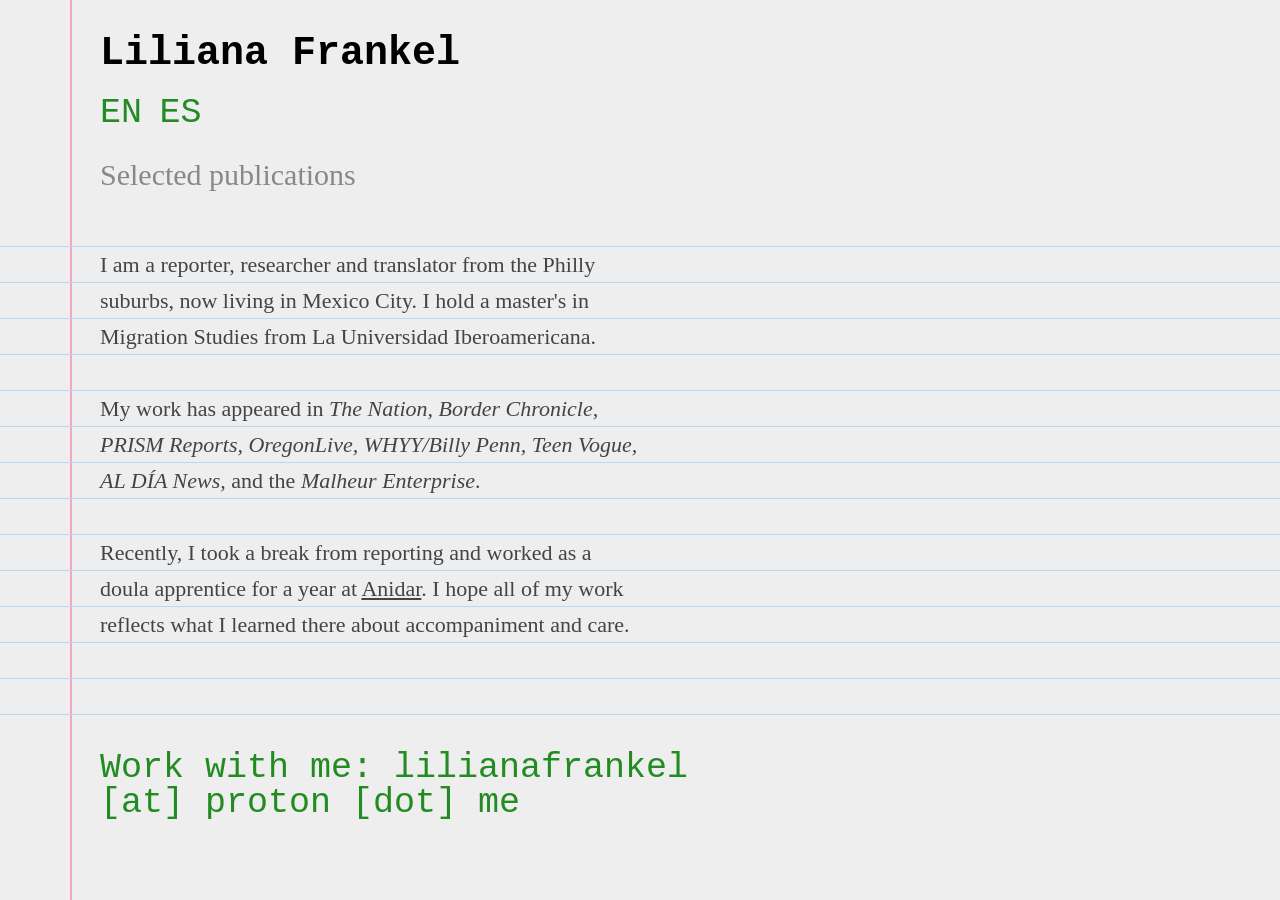
==== index.html @ e3371386 "Update index.html" ====
<!DOCTYPE html>
<html lang="en">
<head>
  <meta charset="utf-8">
  <meta name="viewport" content="width=device-width, initial-scale=1">
  <title>Liliana Frankel</title>
  <link rel="stylesheet" href="style.css">
</head>
<body>
  <header>
    <h1><a href="index.html">Liliana Frankel</a></h1>
    <nav>
      <a href="work.html">
        <span data-lang="en">Selected publications</span><span data-lang="es" hidden>Publicaciones recientes</span>
      </a>
      <span class="toggle">
        <button onclick="setLang('en')">EN</button>
        <button onclick="setLang('es')">ES</button>
      </span>
    </nav>
  </header>

  <main>
    <p data-lang="en">I am a reporter, researcher and translator from the Philly suburbs, now living in Mexico City. I hold a master's in Migration Studies from La Universidad Iberoamericana.</p>
    <p data-lang="en">My work has appeared in <em>The Nation, Border Chronicle, PRISM Reports, OregonLive, WHYY/Billy Penn, Teen Vogue, AL DÍA News,</em> and the <em>Malheur Enterprise</em>.</p>
    <p data-lang="en">Recently, I took a break from reporting and worked as a doula apprentice for a year at <a href="https://anidar.com.mx/">Anidar</a>. I hope all of my work reflects what I learned there about accompaniment and care.</p>
    <p data-lang="es" hidden>Reportera, investigadora y traductora, originalmente de Filadelfia, ahora arraigada en la Ciudad de México. Tengo una maestría en Estudios sobre Migración de la Ibero.</p>
    <p data-lang="es" hidden>He publicado en medios como <em>The Nation, Border Chronicle, PRISM Reports, OregonLive, WHYY/Billy Penn, Teen Vogue, AL DÍA News,</em> y <em>Malheur Enterprise</em>.</p>
    <p data-lang="es" hidden>El año pasado, dejé de reportear un rato y fui aprendiz de doula en <a href="https://anidar.com.mx/">Anidar</a>. Espero que mis actuales y futuros trabajos sigan reflejando lo que aprendí allí sobre el acompañamiento y los cuidados.</p>
  </main>

    <footer>
    <span data-lang="en">Work with me: lilianafrankel [at] proton [dot] me</span>
    <span data-lang="es" hidden>Colaboremos: lilianafrankel [at] proton [dot] me</span>
  </footer>

  <script src="script.js"></script>
</body>
</html>
---- style.css ----
html {
  background-color: #eeeeee;
  background-image: linear-gradient(90deg, transparent 70px, #f0a8c0 70px, #f0a8c0 72px, transparent 72px);
}
body {
  font-family: Georgia, serif;
  font-size: 22px;
  margin: 0;
  min-height: 100vh;
  display: flex;
  flex-direction: column;
  line-height: 36px;
  color: #444;
  background: transparent;
}
h1, h2, h3 {
  font-family: "Courier New", Courier, monospace;
  font-size: 30px;
  font-weight: bold;
  color: #000;
}
header {
  display: flex;
  flex-direction: column;
  align-items: flex-start;
  gap: 24px;
  max-width: 640px;
  padding: 36px 1rem 18px 100px;
}
header h1 { font-size: 40px; margin: 0; }
header h1 a { color: inherit; text-decoration: none; }
nav { display: contents; }
nav a { order: 2; font-size: 30px; text-decoration: none; color: #888; }
nav a:hover { color: #000; }
.toggle { order: 1; }
.toggle button {
  font-family: "Courier New", Courier, monospace;
  font-size: 35px;
  line-height: 1;
  color: #228b22;
  background: transparent;
  border: none;
  padding: 0 0.75rem 0 0;
  cursor: pointer;
}
.toggle button:hover { color: #145214; }
main {
  box-sizing: border-box;
  padding: 36px 1rem 36px 100px;
  background-image: linear-gradient(transparent 35px, #bcd6ee 35px);
  background-size: 100% 36px;
}
main > * { max-width: 540px; }
p { margin: 0 0 36px 0; }
.work-item { margin-bottom: 36px; }
.work-item h3 { margin: 0; }

main a { color: #444; }

footer {
  max-width: 640px;
  padding: 36px 1rem 72px 100px;
  font-family: "Courier New", Courier, monospace;
  font-size: 35px;
  line-height: 1;
  color: #228b22;
}
main a:hover { color: #000; }

.work-item h3 a { color: #c0392b; }
.work-item h3 a:hover { color: #8e1b10; }
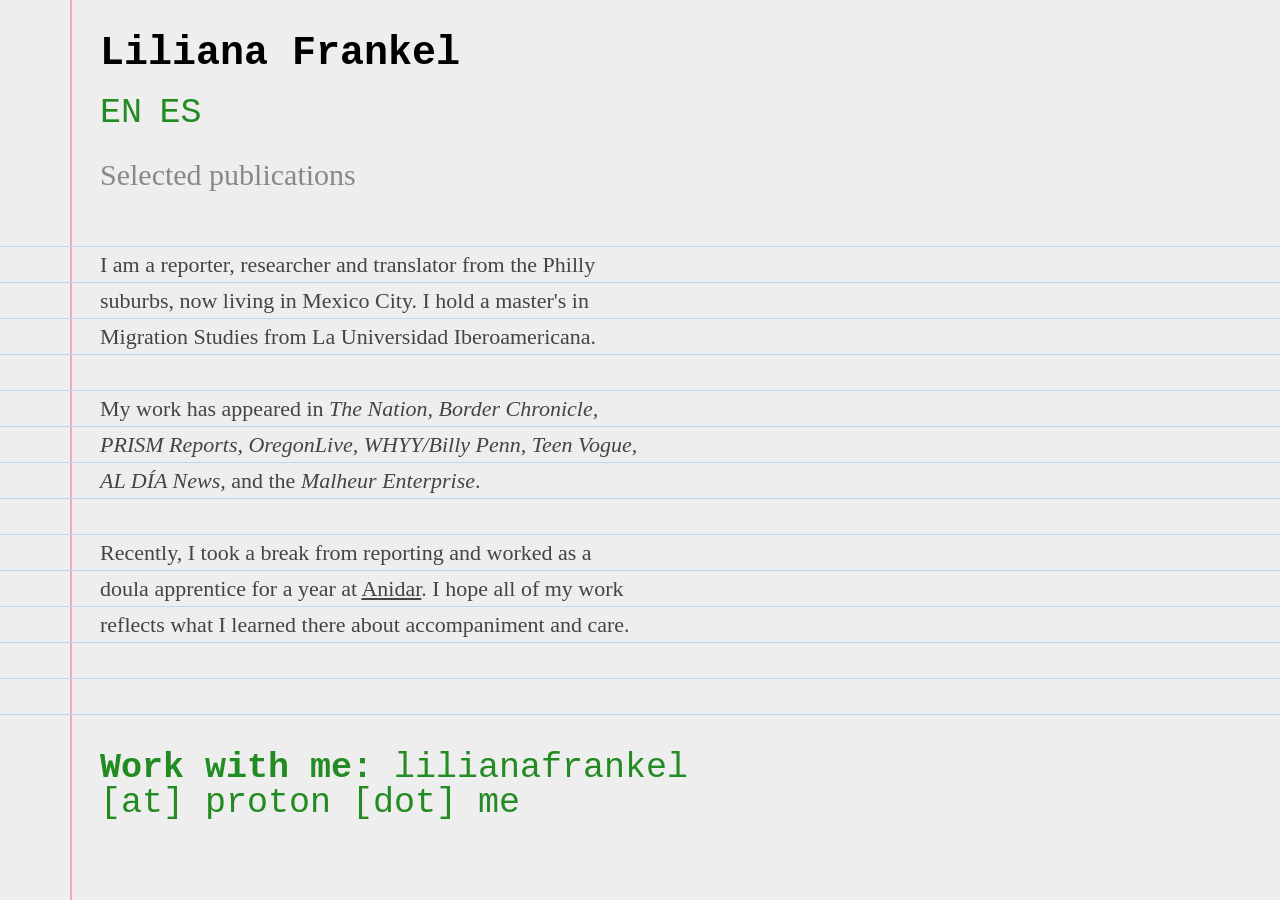
==== commit 7fee37e1: "Update index.html" ====
--- a/index.html
+++ b/index.html
@@ -30,8 +30,8 @@
   </main>
 
     <footer>
-    <span data-lang="en">Work with me: lilianafrankel [at] proton [dot] me</span>
-    <span data-lang="es" hidden>Colaboremos: lilianafrankel [at] proton [dot] me</span>
+    <span data-lang="en"><strong>Work with me:</strong> lilianafrankel [at] proton [dot] me</span>
+    <span data-lang="es" hidden><strong>Colaboremos:</strong> lilianafrankel [at] proton [dot] me</span>
   </footer>
 
   <script src="script.js"></script>
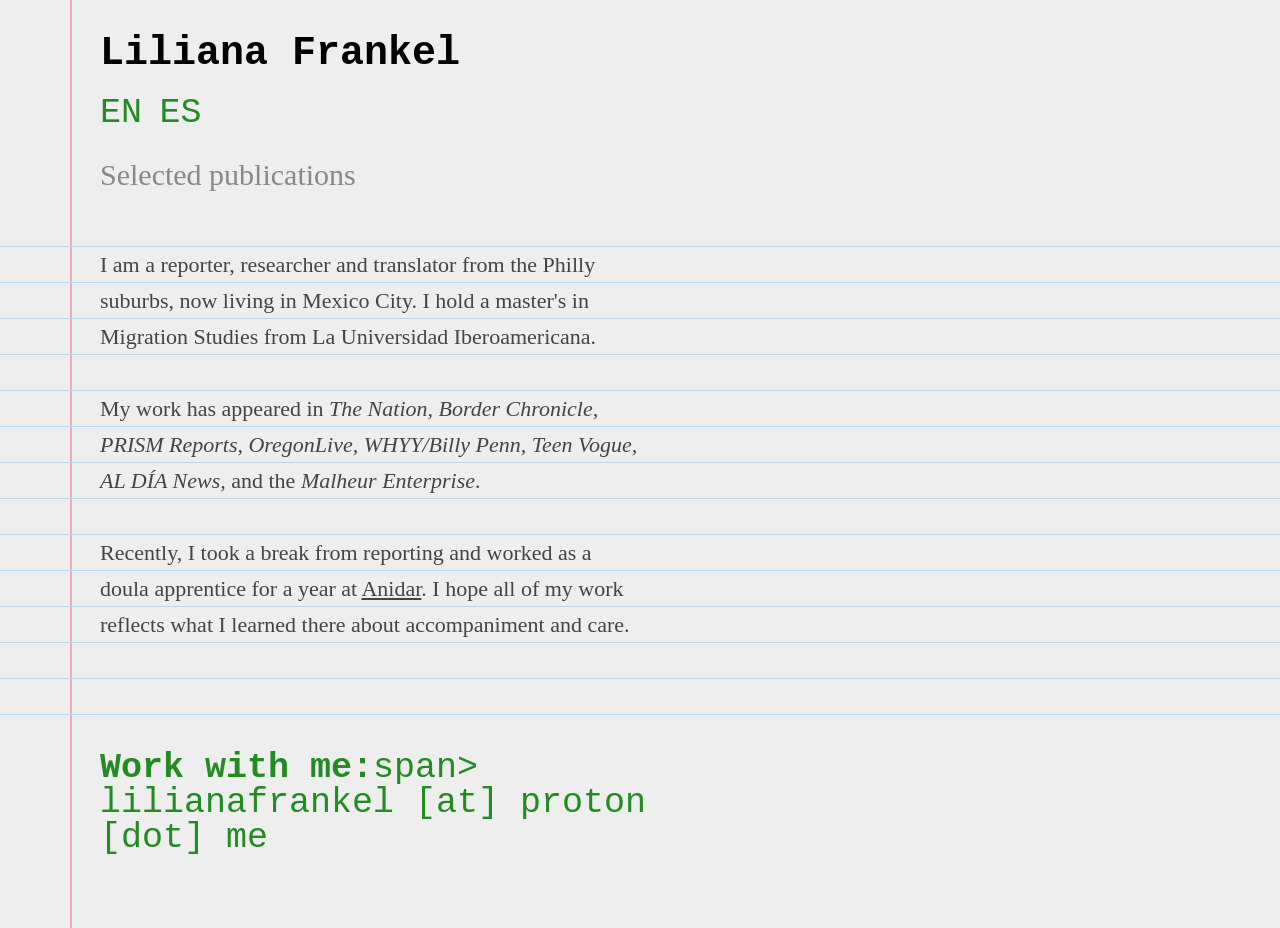
==== commit 8b6c5ddc: "Update index.html" ====
--- a/index.html
+++ b/index.html
@@ -30,8 +30,10 @@
   </main>
 
     <footer>
-    <span data-lang="en"><strong>Work with me:</strong> lilianafrankel [at] proton [dot] me</span>
-    <span data-lang="es" hidden><strong>Colaboremos:</strong> lilianafrankel [at] proton [dot] me</span>
+    <span data-lang="en"><strong>Work with me:</strong>span>
+    <span data-lang="en">lilianafrankel [at] proton [dot] me</span>
+    <span data-lang="es" hidden><strong>Colaboremos:</strong></span>
+    <span data-lang="es" hidden>lilianafrankel [at] proton [dot] me</span>
   </footer>
 
   <script src="script.js"></script>
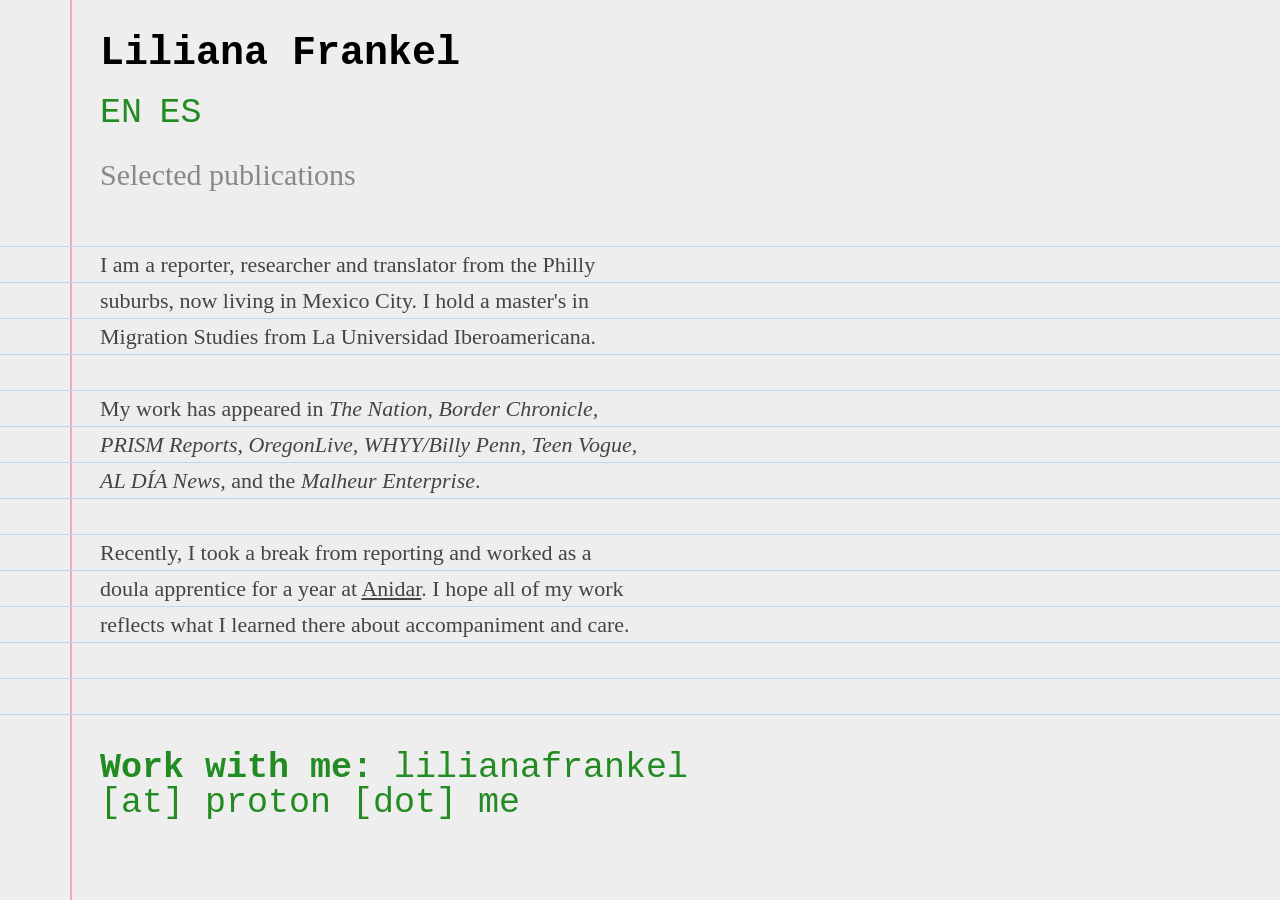
==== commit ca7910eb: "Update index.html" ====
--- a/index.html
+++ b/index.html
@@ -29,10 +29,10 @@
     <p data-lang="es" hidden>El año pasado, dejé de reportear un rato y fui aprendiz de doula en <a href="https://anidar.com.mx/">Anidar</a>. Espero que mis actuales y futuros trabajos sigan reflejando lo que aprendí allí sobre el acompañamiento y los cuidados.</p>
   </main>
 
-    <footer>
-    <span data-lang="en"><strong>Work with me:</strong>span>
+  <footer>
+    <span data-lang="en"><strong>Work with me:</strong>
     <span data-lang="en">lilianafrankel [at] proton [dot] me</span>
-    <span data-lang="es" hidden><strong>Colaboremos:</strong></span>
+    <span data-lang="es" hidden><strong>Colaboremos:</strong>
     <span data-lang="es" hidden>lilianafrankel [at] proton [dot] me</span>
   </footer>
 
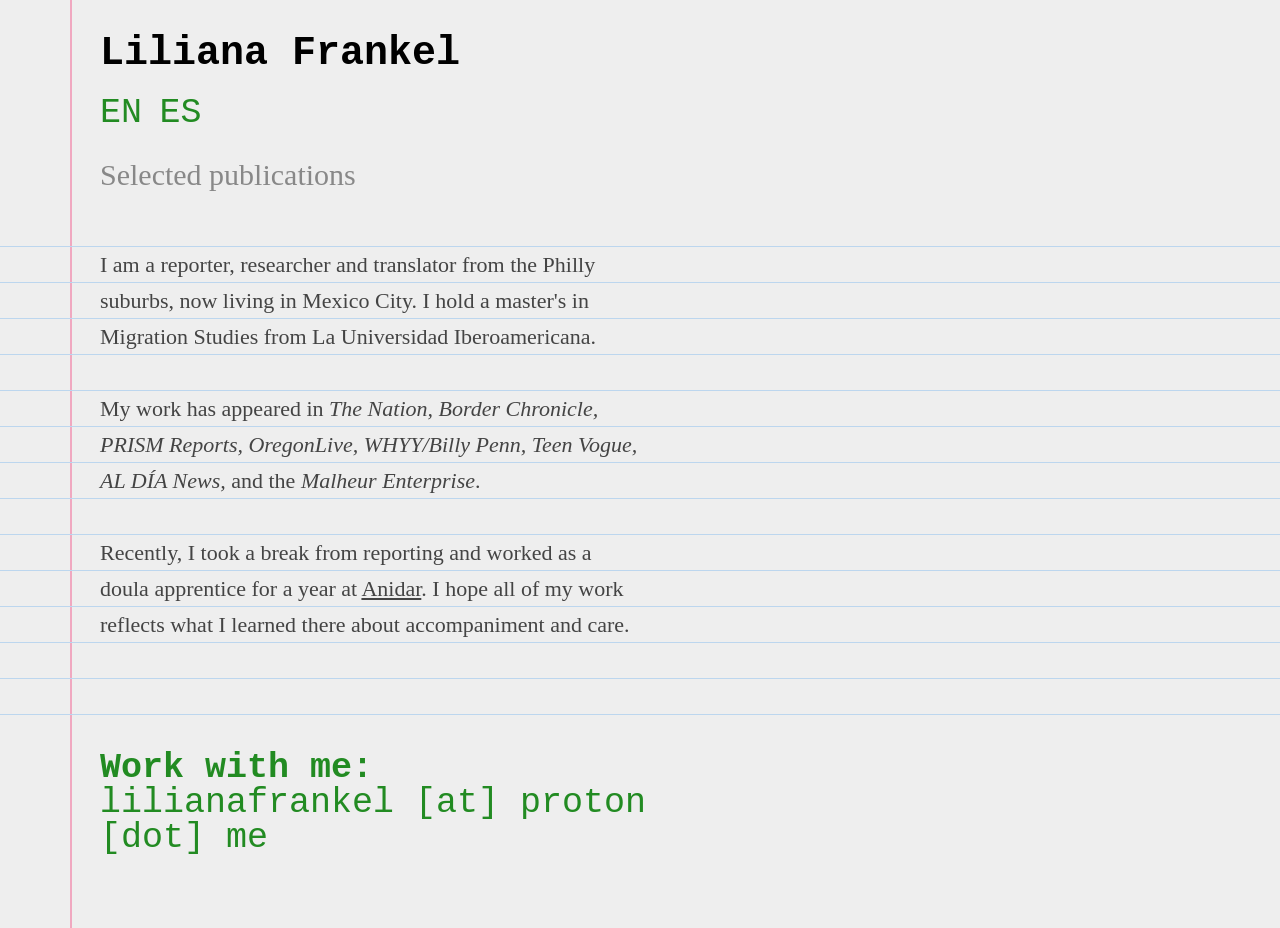
==== commit f849fc5d: "Update index.html" ====
--- a/index.html
+++ b/index.html
@@ -30,10 +30,14 @@
   </main>
 
   <footer>
-    <span data-lang="en"><strong>Work with me:</strong>
-    <span data-lang="en">lilianafrankel [at] proton [dot] me</span>
-    <span data-lang="es" hidden><strong>Colaboremos:</strong>
-    <span data-lang="es" hidden>lilianafrankel [at] proton [dot] me</span>
+    <div data-lang="en">
+      <strong>Work with me:</strong><br>
+      lilianafrankel [at] proton [dot] me
+    </div>
+    <div data-lang="es" hidden>
+      <strong>Colaboremos:</strong><br>
+      lilianafrankel [at] proton [dot] me
+    </div>
   </footer>
 
   <script src="script.js"></script>
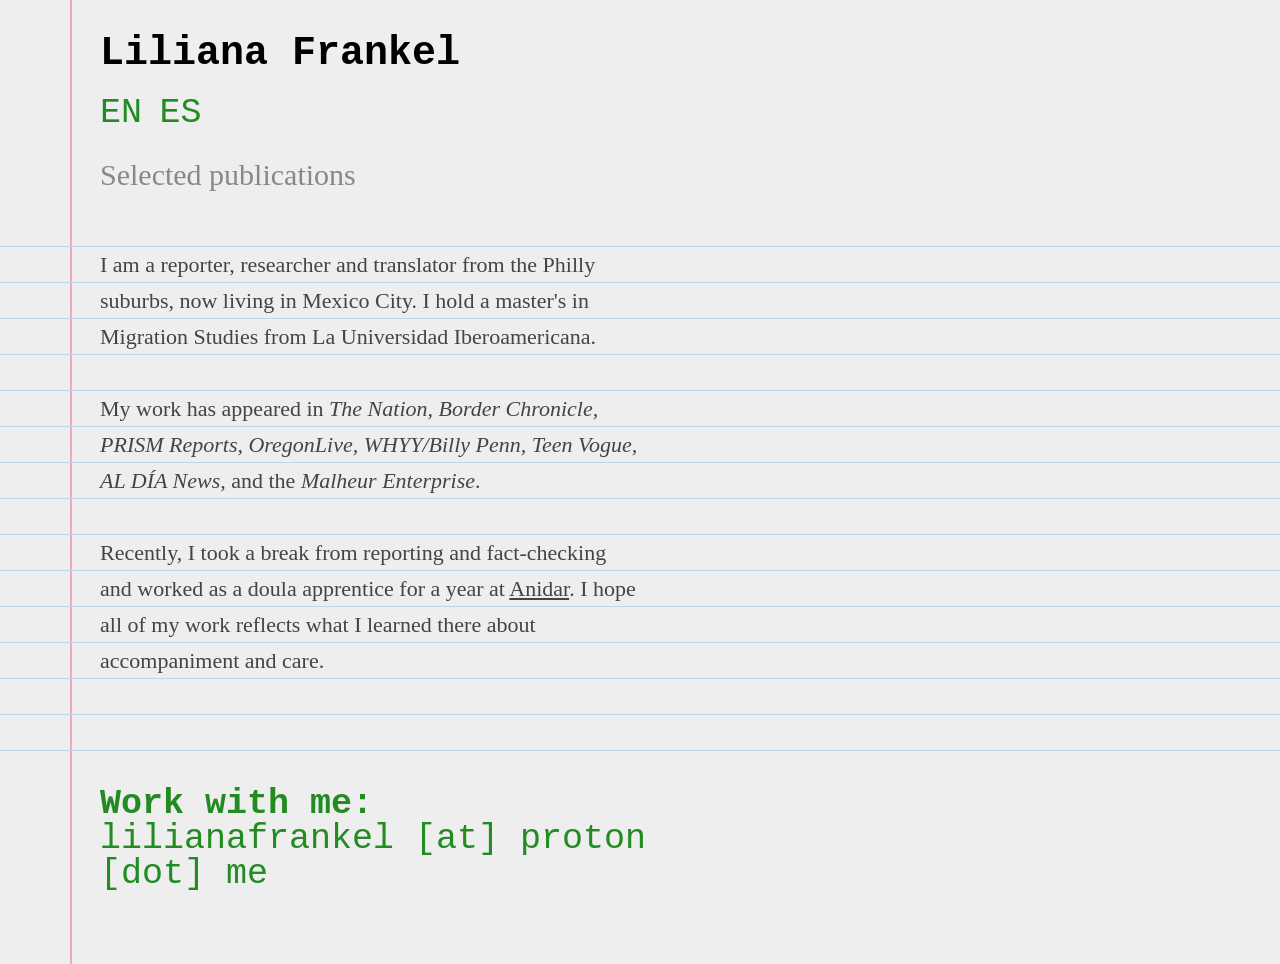
==== commit 2e27bdf7: "Update index.html" ====
--- a/index.html
+++ b/index.html
@@ -23,10 +23,10 @@
   <main>
     <p data-lang="en">I am a reporter, researcher and translator from the Philly suburbs, now living in Mexico City. I hold a master's in Migration Studies from La Universidad Iberoamericana.</p>
     <p data-lang="en">My work has appeared in <em>The Nation, Border Chronicle, PRISM Reports, OregonLive, WHYY/Billy Penn, Teen Vogue, AL DÍA News,</em> and the <em>Malheur Enterprise</em>.</p>
-    <p data-lang="en">Recently, I took a break from reporting and worked as a doula apprentice for a year at <a href="https://anidar.com.mx/">Anidar</a>. I hope all of my work reflects what I learned there about accompaniment and care.</p>
+    <p data-lang="en">Recently, I took a break from reporting and fact-checking and worked as a doula apprentice for a year at <a href="https://anidar.com.mx/">Anidar</a>. I hope all of my work reflects what I learned there about accompaniment and care.</p>
     <p data-lang="es" hidden>Reportera, investigadora y traductora, originalmente de Filadelfia, ahora arraigada en la Ciudad de México. Tengo una maestría en Estudios sobre Migración de la Ibero.</p>
     <p data-lang="es" hidden>He publicado en medios como <em>The Nation, Border Chronicle, PRISM Reports, OregonLive, WHYY/Billy Penn, Teen Vogue, AL DÍA News,</em> y <em>Malheur Enterprise</em>.</p>
-    <p data-lang="es" hidden>El año pasado, dejé de reportear un rato y fui aprendiz de doula en <a href="https://anidar.com.mx/">Anidar</a>. Espero que mis actuales y futuros trabajos sigan reflejando lo que aprendí allí sobre el acompañamiento y los cuidados.</p>
+    <p data-lang="es" hidden>El año pasado, dejé lo de reportear y verificar datos por un rato y fui aprendiz de doula en <a href="https://anidar.com.mx/">Anidar</a>. Espero que mis actuales y futuros trabajos sigan reflejando lo que aprendí allí sobre el acompañamiento y los cuidados.</p>
   </main>
 
   <footer>
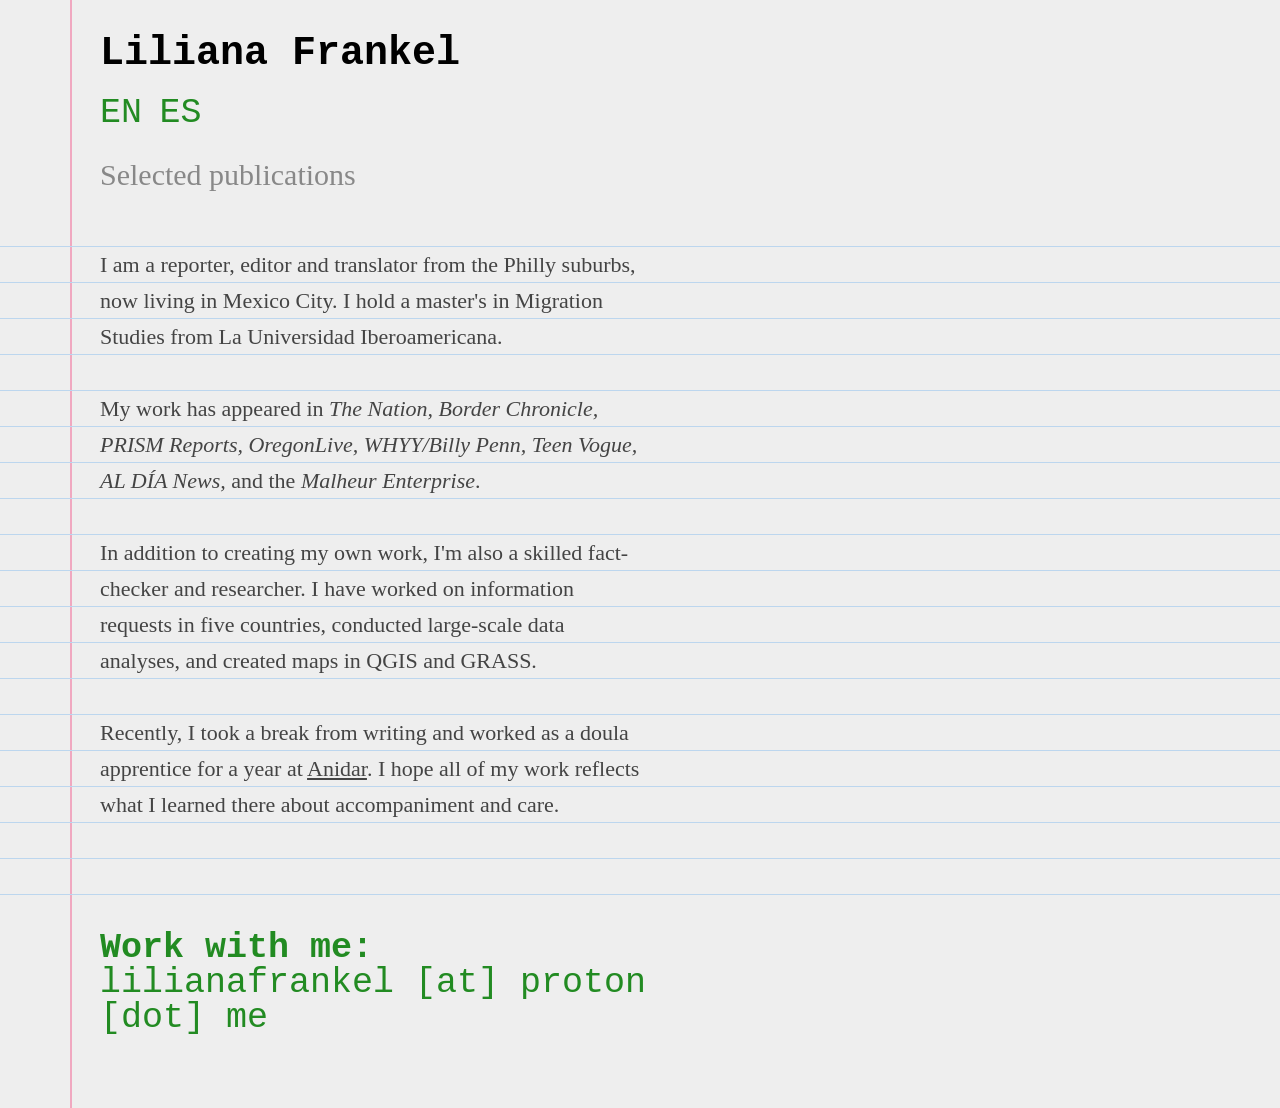
==== commit 27f62e60: "Update index.html" ====
--- a/index.html
+++ b/index.html
@@ -21,12 +21,14 @@
   </header>
 
   <main>
-    <p data-lang="en">I am a reporter, researcher and translator from the Philly suburbs, now living in Mexico City. I hold a master's in Migration Studies from La Universidad Iberoamericana.</p>
+    <p data-lang="en">I am a reporter, editor and translator from the Philly suburbs, now living in Mexico City. I hold a master's in Migration Studies from La Universidad Iberoamericana.</p>
     <p data-lang="en">My work has appeared in <em>The Nation, Border Chronicle, PRISM Reports, OregonLive, WHYY/Billy Penn, Teen Vogue, AL DÍA News,</em> and the <em>Malheur Enterprise</em>.</p>
-    <p data-lang="en">Recently, I took a break from reporting and fact-checking and worked as a doula apprentice for a year at <a href="https://anidar.com.mx/">Anidar</a>. I hope all of my work reflects what I learned there about accompaniment and care.</p>
+    <p data-lang="en">In addition to creating my own work, I'm also a skilled fact-checker and researcher. I have worked on information requests in five countries, conducted large-scale data analyses, and created maps in QGIS and GRASS.</p>
+    <p data-lang="en">Recently, I took a break from writing and worked as a doula apprentice for a year at <a href="https://anidar.com.mx/">Anidar</a>. I hope all of my work reflects what I learned there about accompaniment and care.</p>
     <p data-lang="es" hidden>Reportera, investigadora y traductora, originalmente de Filadelfia, ahora arraigada en la Ciudad de México. Tengo una maestría en Estudios sobre Migración de la Ibero.</p>
     <p data-lang="es" hidden>He publicado en medios como <em>The Nation, Border Chronicle, PRISM Reports, OregonLive, WHYY/Billy Penn, Teen Vogue, AL DÍA News,</em> y <em>Malheur Enterprise</em>.</p>
-    <p data-lang="es" hidden>El año pasado, dejé lo de reportear y verificar datos por un rato y fui aprendiz de doula en <a href="https://anidar.com.mx/">Anidar</a>. Espero que mis actuales y futuros trabajos sigan reflejando lo que aprendí allí sobre el acompañamiento y los cuidados.</p>
+    <p data-lang="es" hidden>Además de crear mis propios proyectos, también trabajo como verificadora de datos e investigadora. He colaborado en solicitudes de información en cinco países, también manejo el análisis a bases de datos y la creación de mapas en QGIS y GRASS.</p>
+    <p data-lang="es" hidden>El año pasado, dejé de escribir por un rato y fui aprendiz de doula en <a href="https://anidar.com.mx/">Anidar</a>. Espero que mis actuales y futuros trabajos sigan reflejando lo que aprendí allí sobre el acompañamiento y los cuidados.</p>
   </main>
 
   <footer>
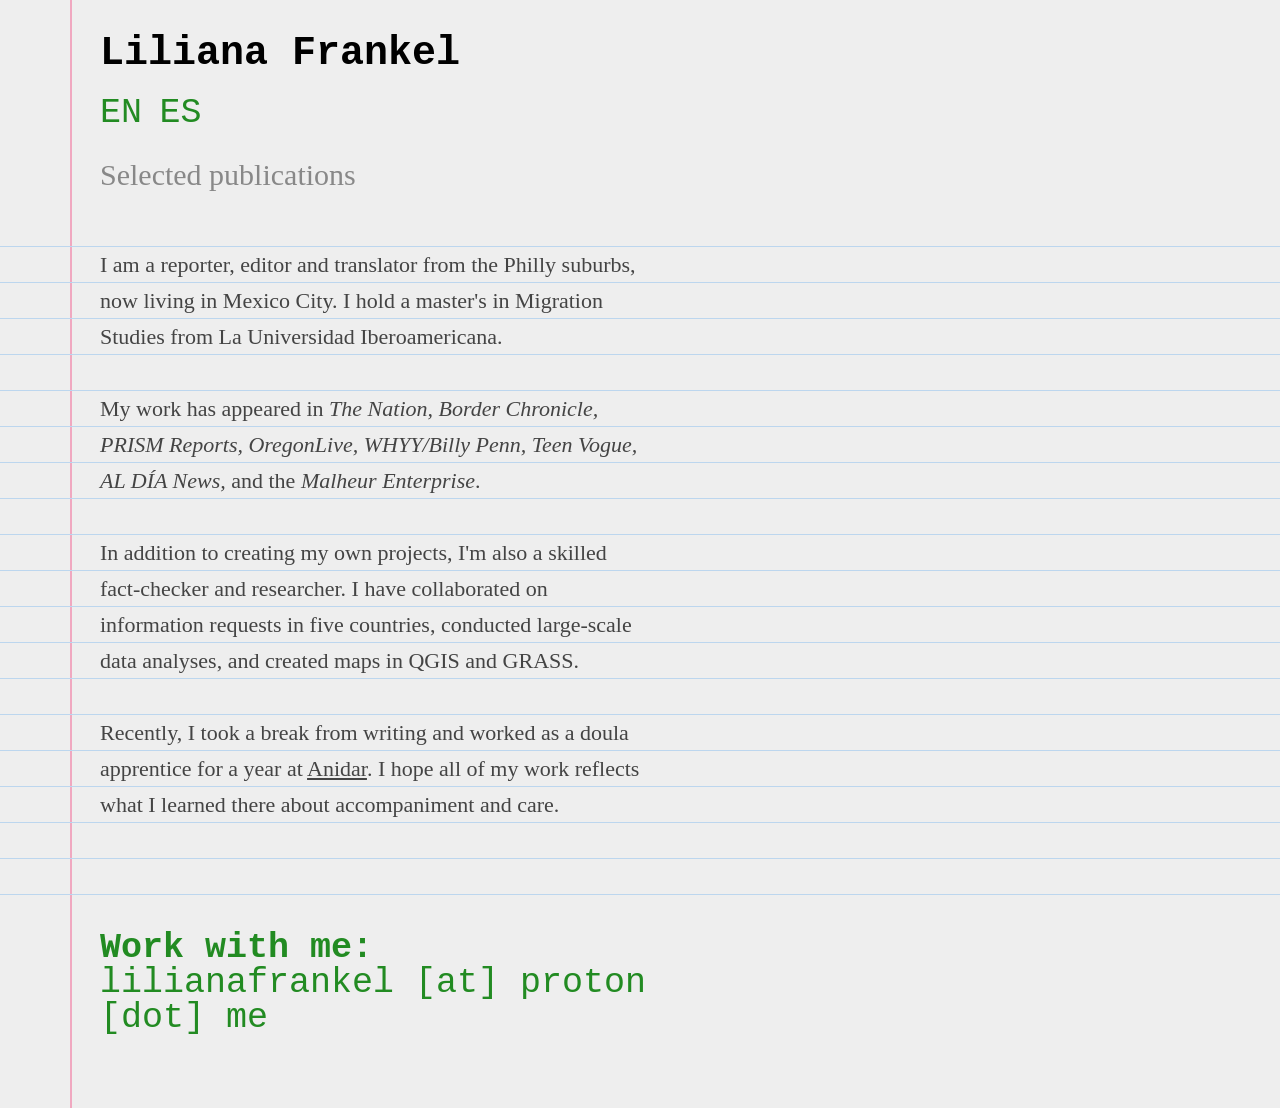
==== commit 966b225c: "Update index.html" ====
--- a/index.html
+++ b/index.html
@@ -23,9 +23,9 @@
   <main>
     <p data-lang="en">I am a reporter, editor and translator from the Philly suburbs, now living in Mexico City. I hold a master's in Migration Studies from La Universidad Iberoamericana.</p>
     <p data-lang="en">My work has appeared in <em>The Nation, Border Chronicle, PRISM Reports, OregonLive, WHYY/Billy Penn, Teen Vogue, AL DÍA News,</em> and the <em>Malheur Enterprise</em>.</p>
-    <p data-lang="en">In addition to creating my own work, I'm also a skilled fact-checker and researcher. I have worked on information requests in five countries, conducted large-scale data analyses, and created maps in QGIS and GRASS.</p>
+    <p data-lang="en">In addition to creating my own projects, I'm also a skilled fact-checker and researcher. I have collaborated on information requests in five countries, conducted large-scale data analyses, and created maps in QGIS and GRASS.</p>
     <p data-lang="en">Recently, I took a break from writing and worked as a doula apprentice for a year at <a href="https://anidar.com.mx/">Anidar</a>. I hope all of my work reflects what I learned there about accompaniment and care.</p>
-    <p data-lang="es" hidden>Reportera, investigadora y traductora, originalmente de Filadelfia, ahora arraigada en la Ciudad de México. Tengo una maestría en Estudios sobre Migración de la Ibero.</p>
+    <p data-lang="es" hidden>Reportera, editora y traductora, originalmente de Filadelfia, ahora arraigada en la Ciudad de México. Tengo una maestría en Estudios sobre Migración de la Ibero.</p>
     <p data-lang="es" hidden>He publicado en medios como <em>The Nation, Border Chronicle, PRISM Reports, OregonLive, WHYY/Billy Penn, Teen Vogue, AL DÍA News,</em> y <em>Malheur Enterprise</em>.</p>
     <p data-lang="es" hidden>Además de crear mis propios proyectos, también trabajo como verificadora de datos e investigadora. He colaborado en solicitudes de información en cinco países, también manejo el análisis a bases de datos y la creación de mapas en QGIS y GRASS.</p>
     <p data-lang="es" hidden>El año pasado, dejé de escribir por un rato y fui aprendiz de doula en <a href="https://anidar.com.mx/">Anidar</a>. Espero que mis actuales y futuros trabajos sigan reflejando lo que aprendí allí sobre el acompañamiento y los cuidados.</p>
